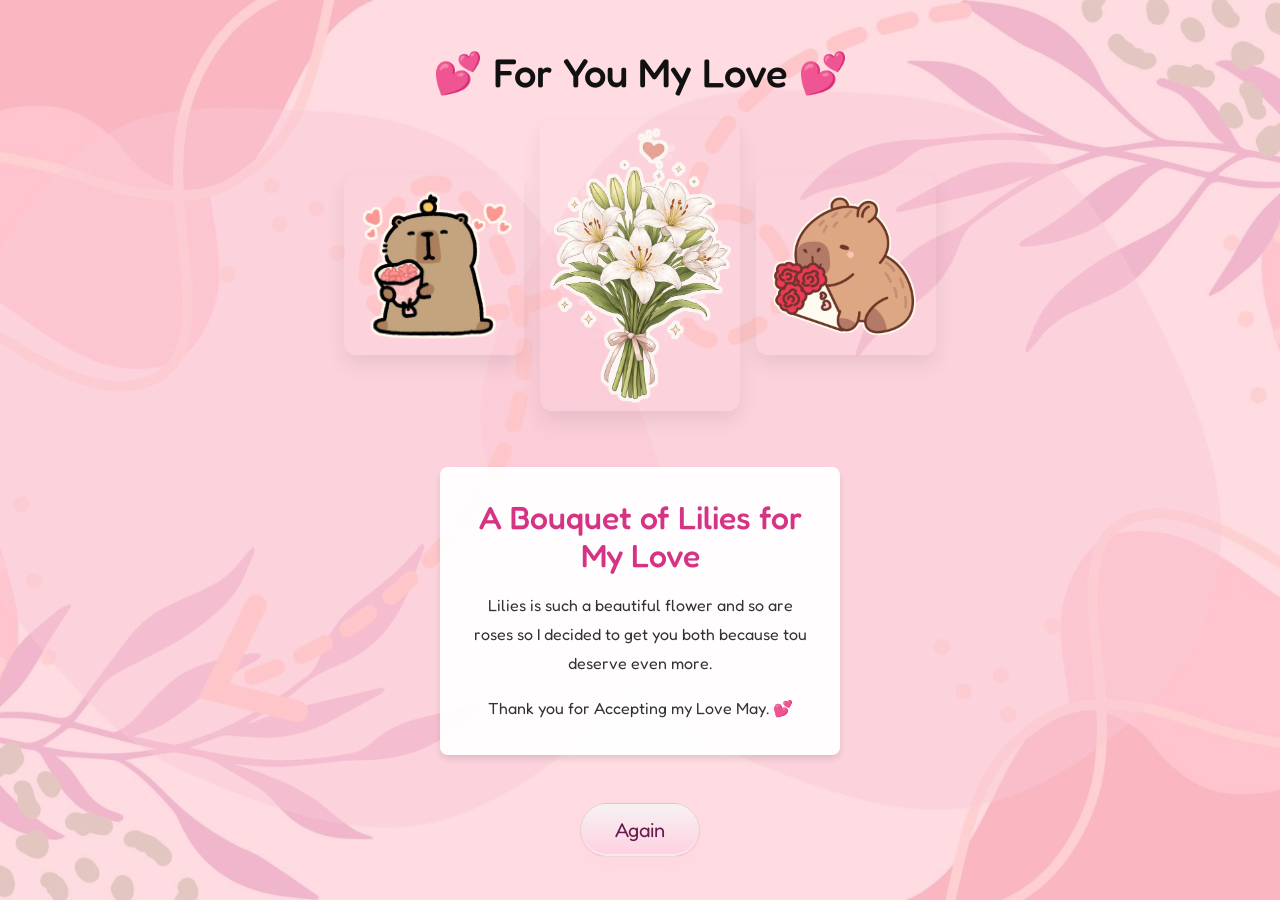
==== flower.html @ 21abdc87 "Add files via upload" ====
<!DOCTYPE html>
<html>
<head>
  <meta charset="utf-8">
  <meta name="viewport" content="width=device-width, initial-scale=1, shrink-to-fit=no">
  <title>Flowers</title>
  <!-- Bootstrap CSS (CDN) -->
  <link href="https://cdn.jsdelivr.net/npm/bootstrap@5.3.2/dist/css/bootstrap.min.css" rel="stylesheet" integrity="sha384-1CmrxMRARb6aLqgBO7yyAxTOQE2AKb9GfXnE2J5Y6GmYl5G1G6Jjv3gk5v9vNQ5K" crossorigin="anonymous">
  <!-- Google Fonts - Fredoka (Cute) -->
  <link href="https://fonts.googleapis.com/css2?family=Fredoka:wght@400;500;600;700&display=swap" rel="stylesheet">
  <!-- Modular styles -->
  <link rel="stylesheet" href="style.css">
  <style>
    .flowers-container {
      display: flex;
      flex-direction: column;
      align-items: center;
      gap: 2rem;
    }
    .flowers-image {
      max-width: 300px;
      width: 100%;
      border-radius: 8px;
      box-shadow: 0 4px 6px rgba(0,0,0,0.1);
    }
    .flowers-message {
      background: rgba(255,255,255,0.95);
      padding: 2rem;
      border-radius: 8px;
      max-width: 400px;
      box-shadow: 0 4px 6px rgba(0,0,0,0.1);
    }
    .flowers-message h2 {
      color: #d63384;
      margin-bottom: 1rem;
    }
    .flowers-message p {
      color: #333;
      font-size: 1rem;
      line-height: 1.8;
      margin: 0;
    }
    .flower-emojis {
      font-size: 3rem;
      margin: 1rem 0;
      letter-spacing: 0.5rem;
    }
    .flower-gallery {
      display: flex;
      justify-content: center;
      align-items: center;
      gap: 1rem;
      flex-wrap: wrap;
      margin-bottom: 1.5rem;
    }
    .flower-gallery img {
      max-width: 180px;
      width: 100%;
      border-radius: 12px;
      box-shadow: 0 10px 20px rgba(0,0,0,0.08);
      transition: transform 0.2s ease;
      will-change: transform;
    }
    .flower-gallery img:hover {
      transform: translateY(-4px);
    }
    /* floating animation (applied intermittently via JS) */
    @keyframes floatMove {
      0% { transform: translateY(0) rotate(0deg) scale(1); }
      50% { transform: translateY(-12px) rotate(-2deg) scale(1.02); }
      100% { transform: translateY(0) rotate(0deg) scale(1); }
    }
    .flower-gallery img.float {
      animation: floatMove 3.2s ease-in-out both;
    }
    .flower-gallery .flower-big {
      max-width: 200px;
      flex: 0 0 200px;
    }
    .btn-cute-back {
      background: linear-gradient(180deg,#f6f2f3,#ffd0e0);
      color: #6a1b4d;
      border: 1px solid rgba(106,27,77,0.12);
      border-radius: 999px;
      padding: 0.7rem 1.4rem;
      font-family: 'Fredoka', sans-serif;
      box-shadow: 0 8px 18px rgba(255,181,208,0.12), inset 0 -2px 0 rgba(255,255,255,0.4);
      transition: transform 180ms ease, box-shadow 180ms ease;
    }
    .btn-cute-back:hover {
      transform: translateY(-4px);
      box-shadow: 0 12px 26px rgba(255,181,208,0.16);
    }
    .btn-cute-back:active {
      transform: translateY(-1px) scale(0.995);
      box-shadow: 0 6px 12px rgba(255,181,208,0.08);
    }
    @media (max-width: 768px) {
      .flower-gallery {
        gap: 0.75rem;
      }
      .flower-gallery .flower-big {
        max-width: 280px;
        flex: 0 0 280px;
      }
    }
  </style>
</head>
<body>
  <div class="d-flex align-items-center justify-content-center" style="min-height: 100vh; width: 100%; position: relative;">
    <div class="main-container">
      <h1 class="mb-4">💕 For You My Love 💕</h1>
      
      <div class="flowers-container">
        
        <div class="flower-gallery">
          <img src="img/Flowers.png" alt="Flowers bouquet">
          <img src="img/flower_big.png" alt="Large flower display" class="flower-big">
          <img src="img/flower2.png" alt="Flower arrangement">
        </div>
        
        <div class="flowers-message">
          <h2>A Bouquet of Lilies for My Love</h2>
          <p>Lilies is such a beautiful flower and so are roses so I decided to get you both because tou deserve even more.</p>
          <p style="margin-top: 1rem;">Thank you for Accepting my Love May. 💕</p>
        </div>
        
        </div>

        <div class="text-center"></br>
          <button class="btn-cute-back btn btn-lg mt-4" onclick="window.location.href='index.html'">Again</button>
        </div>
      </div>
    </div>
  </div>

  <div id="backgroundMusic">
    <audio id="music" src="sound/cute_bg.mp3" autoplay loop></audio>
  </div>
  <script>
    const music = document.getElementById('music');
    window.addEventListener('DOMContentLoaded', () => {
      if (music) {
        music.volume = 0.35;
        music.play().catch(() => {});
      }
    });
    // intermittently animate flower images
    (function() {
      const imgs = document.querySelectorAll('.flower-gallery img');
      if (!imgs || imgs.length === 0) return;

      function triggerRandomFloat() {
        const i = Math.floor(Math.random() * imgs.length);
        const img = imgs[i];
        if (!img) return;
        img.classList.add('float');
        // remove after animation completes (randomize slightly)
        const duration = 3000 + Math.floor(Math.random() * 2500);
        setTimeout(() => { img.classList.remove('float'); }, duration);
      }

      function scheduleNext() {
        const delay = 2000 + Math.floor(Math.random() * 5000); // 2s-7s
        setTimeout(() => {
          // 70% chance to animate on each tick
          if (Math.random() < 0.7) triggerRandomFloat();
          scheduleNext();
        }, delay);
      }

      document.addEventListener('DOMContentLoaded', scheduleNext);
      // also start shortly after load
      setTimeout(scheduleNext, 1500);
    })();
  </script>
</body>
</html>
---- style.css ----
/* Temporary modular styles for index.html (previously will_you_be_my_girlfriend.html) */
:root { --overlay: rgba(255,192,203,0.55); }
* { box-sizing: border-box; }
html, body { 
  height: 100%; 
  width: 100%;
  margin: 0;
  padding: 0;
}
body {
  margin: 0;
  font-family: 'Fredoka', -apple-system, BlinkMacSystemFont, "Segoe UI", sans-serif;
  background-image: url('img/bg.jpg');
  background-size: cover;
  background-position: center;
  background-repeat: no-repeat;
  -webkit-font-smoothing: antialiased;
  -moz-osx-font-smoothing: grayscale;
  color: #111;
  -webkit-touch-callout: none;
  -webkit-tap-highlight-color: rgba(0,0,0,0);
}

/* translucent overlay to improve contrast */
body::before {
  content: "";
  position: fixed;
  inset: 0;
  background: var(--overlay);
  z-index: 0;
  pointer-events: none;
}

/* Put primary content above overlay */
.main-container { 
  position: relative; 
  z-index: 1; 
  max-width: 90vw;
  width: 100%;
  padding: 3rem 2rem;
  text-align: center;
  display: flex;
  flex-direction: column;
  align-items: center;
  justify-content: center;
}

#optionsSection {
  width: 100%;
  display: flex;
  justify-content: center;
  align-items: center;
  gap: 4rem;
  flex-wrap: wrap;
}

h1, h2, p {
  width: 100%;
}

/* Ensure buttons are large enough for touch */
.btn { min-width: 120px; touch-action: manipulation; }

/* Image button styling */
.button-img {
  transition: transform 0.2s ease, filter 0.2s ease;
  display: inline-block;
}
.button-img:hover {
  transform: scale(1.05);
  filter: brightness(1.1);
}
.button-img:active {
  transform: scale(0.95);
}

.cute-next {
  display: inline-flex;
  align-items: center;
  justify-content: center;
  gap: 0.5rem;
  padding: 0.9rem 2rem;
  font-size: 1.05rem;
  font-weight: 700;
  letter-spacing: 0.04em;
  color: #4b2a6a;
  background: linear-gradient(135deg, #f8d7ff 0%, #d8f4ff 100%);
  border: 2px solid rgba(92, 63, 146, 0.2);
  border-radius: 999px;
  box-shadow: 0 12px 24px rgba(111, 66, 193, 0.12);
  transition: transform 0.2s ease, box-shadow 0.2s ease, background 0.2s ease;
}
.cute-next:hover {
  transform: translateY(-2px);
  box-shadow: 0 16px 28px rgba(111, 66, 193, 0.18);
  background: linear-gradient(135deg, #ffe3f9 0%, #c9ecff 100%);
}
.cute-next:active {
  transform: scale(0.98);
}
.cute-next:focus-visible {
  outline: 3px solid rgba(92, 63, 146, 0.35);
  outline-offset: 4px;
}

/* Music control */
#backgroundMusic { position: fixed; bottom: 12px; right: 12px; z-index: 2; }

/* Responsive tweaks for iPad and iPhone */
@media (max-width: 768px) {
  .main-container { 
    padding: 1.5rem 1rem;
    max-width: 95vw;
  }
  h1 { font-size: 1.5rem; }
  #optionsSection {
    gap: 2rem;
  }
}
@media (max-width: 480px) {
  h1 { font-size: 1.2rem; }
  #optionsSection {
    gap: 1.5rem;
  }
  .button-img {
    max-width: 120px !important;
  }
}
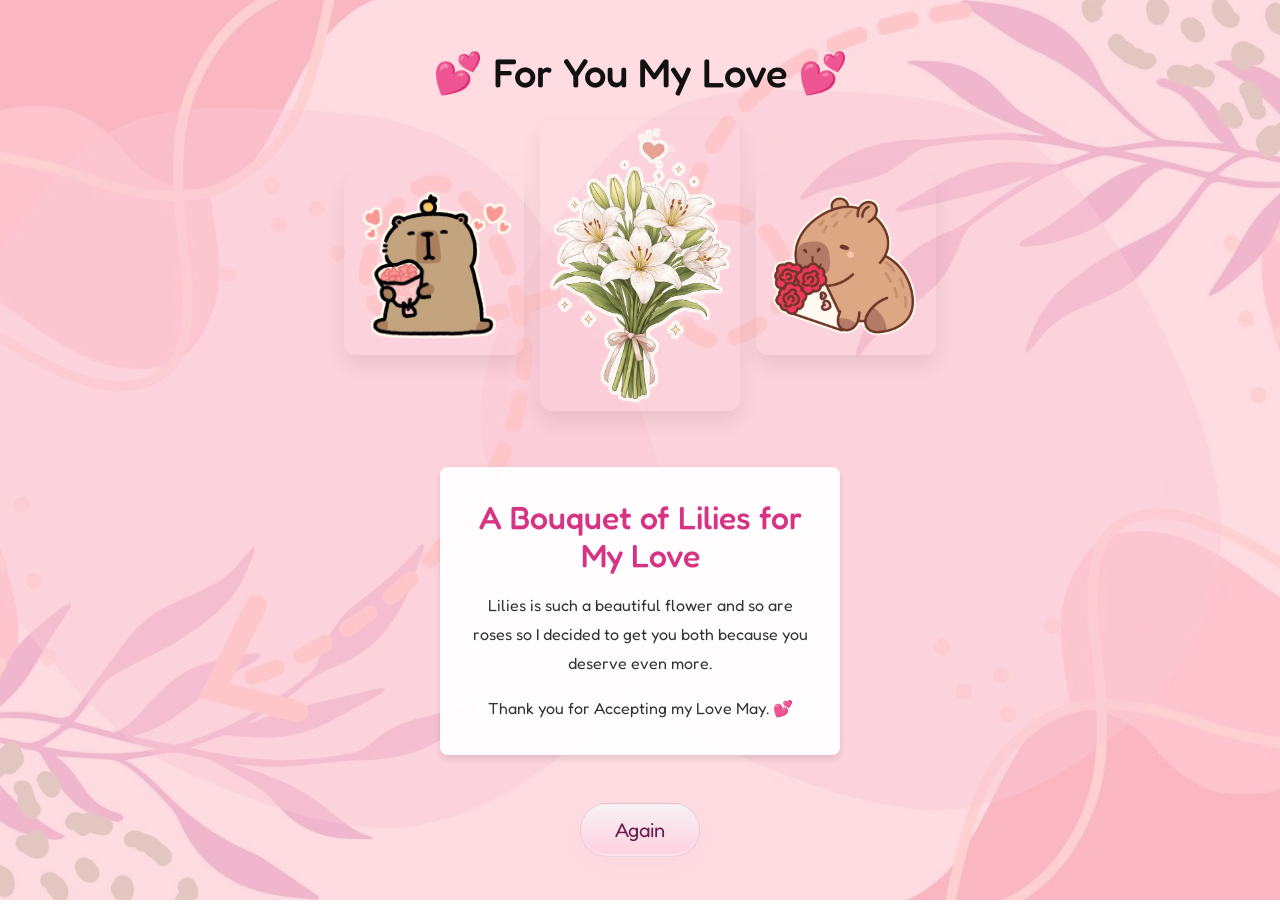
==== commit 948f923f: "Update flower.html" ====
--- a/flower.html
+++ b/flower.html
@@ -121,7 +121,7 @@
         
         <div class="flowers-message">
           <h2>A Bouquet of Lilies for My Love</h2>
-          <p>Lilies is such a beautiful flower and so are roses so I decided to get you both because tou deserve even more.</p>
+          <p>Lilies is such a beautiful flower and so are roses so I decided to get you both because you deserve even more.</p>
           <p style="margin-top: 1rem;">Thank you for Accepting my Love May. 💕</p>
         </div>
         
@@ -137,42 +137,72 @@
   <div id="backgroundMusic">
     <audio id="music" src="sound/cute_bg.mp3" autoplay loop></audio>
   </div>
-  <script>
-    const music = document.getElementById('music');
-    window.addEventListener('DOMContentLoaded', () => {
-      if (music) {
-        music.volume = 0.35;
-        music.play().catch(() => {});
-      }
-    });
-    // intermittently animate flower images
-    (function() {
-      const imgs = document.querySelectorAll('.flower-gallery img');
-      if (!imgs || imgs.length === 0) return;
-
-      function triggerRandomFloat() {
-        const i = Math.floor(Math.random() * imgs.length);
-        const img = imgs[i];
-        if (!img) return;
-        img.classList.add('float');
-        // remove after animation completes (randomize slightly)
-        const duration = 3000 + Math.floor(Math.random() * 2500);
-        setTimeout(() => { img.classList.remove('float'); }, duration);
-      }
-
-      function scheduleNext() {
-        const delay = 2000 + Math.floor(Math.random() * 5000); // 2s-7s
-        setTimeout(() => {
-          // 70% chance to animate on each tick
-          if (Math.random() < 0.7) triggerRandomFloat();
-          scheduleNext();
-        }, delay);
-      }
-
-      document.addEventListener('DOMContentLoaded', scheduleNext);
-      // also start shortly after load
-      setTimeout(scheduleNext, 1500);
-    })();
-  </script>
+<script>
+const music = document.getElementById('music');
+let musicStarted = false;
+
+/* =========================
+   MUSIC SYSTEM FIX
+========================= */
+function startMusic() {
+  if (!music || musicStarted) return;
+
+  music.volume = 0.35;
+
+  const playPromise = music.play();
+
+  if (playPromise !== undefined) {
+    playPromise
+      .then(() => {
+        musicStarted = true;
+      })
+      .catch(() => {
+        console.log("Autoplay blocked — waiting for interaction");
+      });
+  }
+}
+
+/* Try autoplay on load */
+window.addEventListener('DOMContentLoaded', () => {
+  startMusic();
+});
+
+/* Fallback: unlock on first interaction */
+document.addEventListener('click', () => startMusic(), { once: true });
+document.addEventListener('touchstart', () => startMusic(), { once: true });
+
+/* =========================
+   FLOWER FLOAT ANIMATION
+   (your original, cleaned slightly)
+========================= */
+(function() {
+  const imgs = document.querySelectorAll('.flower-gallery img');
+  if (!imgs || imgs.length === 0) return;
+
+  function triggerRandomFloat() {
+    const i = Math.floor(Math.random() * imgs.length);
+    const img = imgs[i];
+    if (!img) return;
+
+    img.classList.add('float');
+
+    const duration = 3000 + Math.floor(Math.random() * 2500);
+    setTimeout(() => {
+      img.classList.remove('float');
+    }, duration);
+  }
+
+  function scheduleNext() {
+    const delay = 2000 + Math.floor(Math.random() * 5000);
+
+    setTimeout(() => {
+      if (Math.random() < 0.7) triggerRandomFloat();
+      scheduleNext();
+    }, delay);
+  }
+
+  setTimeout(scheduleNext, 1200);
+})();
+</script>
 </body>
 </html>
